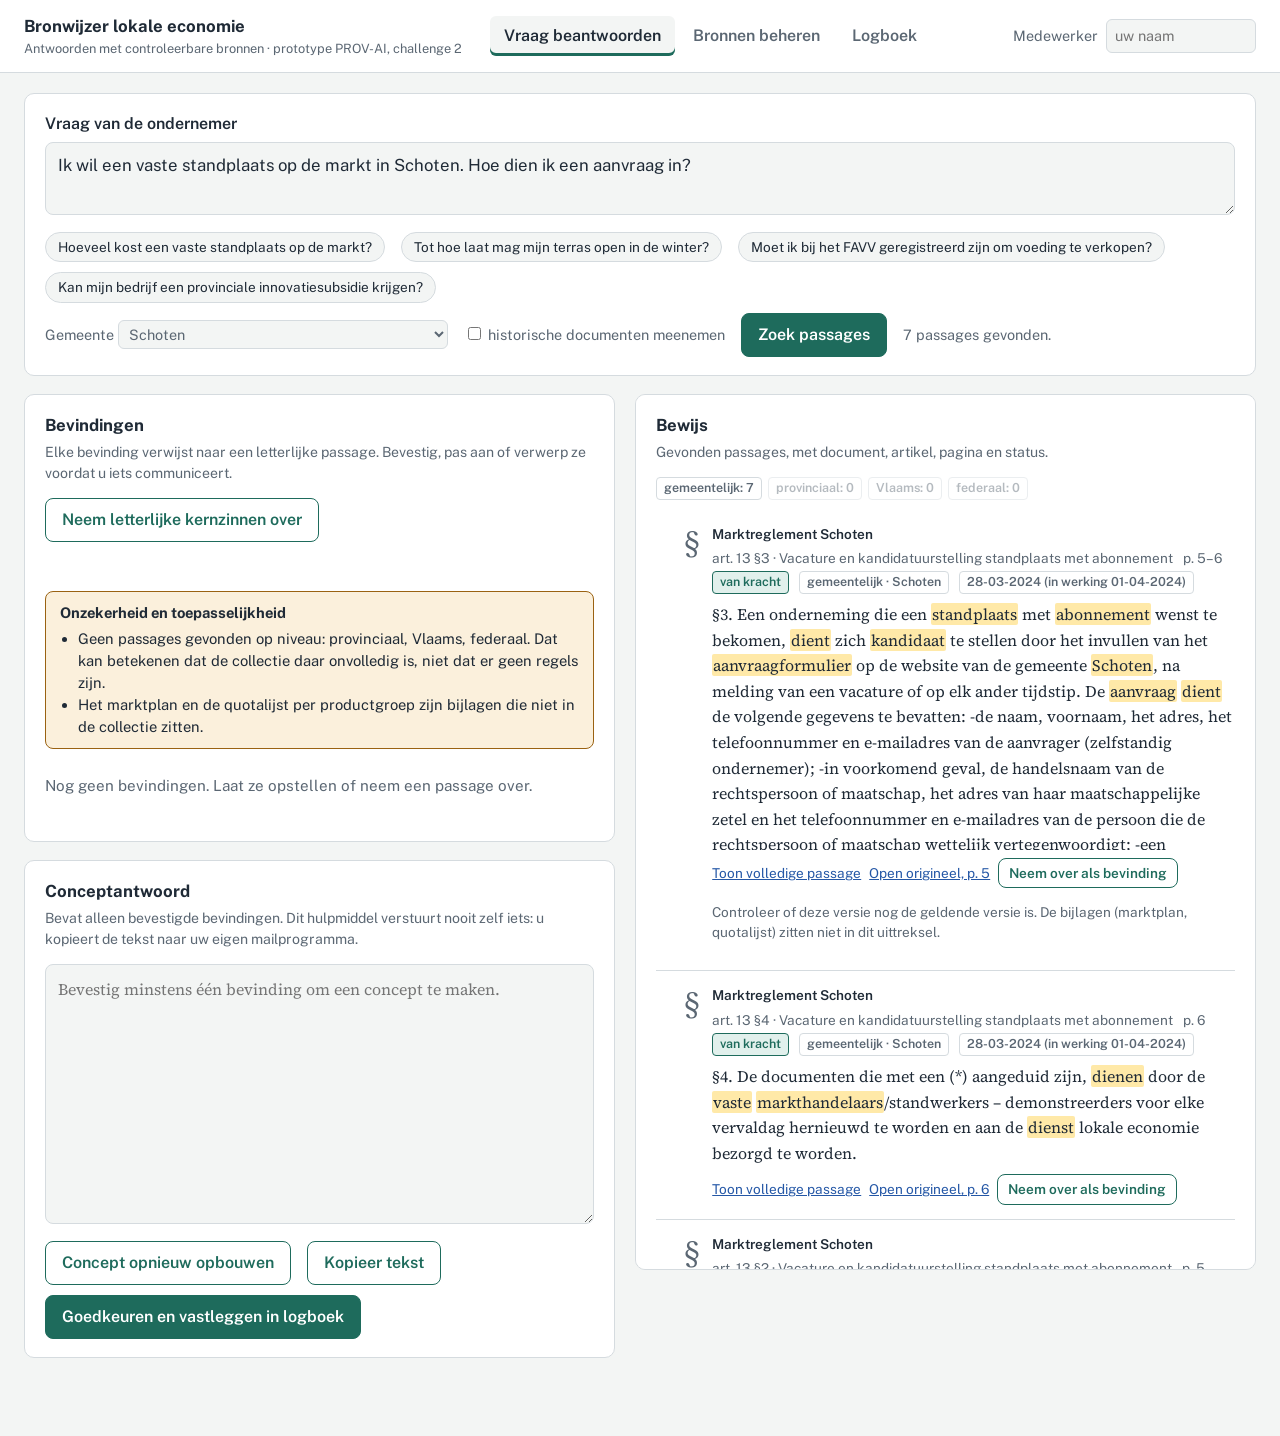
==== bronwijzer/index.html @ 239bad89 "Ch2protov2" ====
<!doctype html>
<html lang="nl">
<head>
<meta charset="utf-8">
<meta name="viewport" content="width=device-width,initial-scale=1">
<title>Bronwijzer lokale economie</title>
<link rel="preconnect" href="https://fonts.googleapis.com">
<link rel="preconnect" href="https://fonts.gstatic.com" crossorigin>
<link href="https://fonts.googleapis.com/css2?family=Public+Sans:wght@400;500;600;700&family=Source+Serif+4:opsz,wght@8..60,400;8..60,600&display=swap" rel="stylesheet">
<link rel="stylesheet" href="style.css">
</head>
<body>
<header class="top">
  <div class="brand">Bronwijzer lokale economie<small>Antwoorden met controleerbare bronnen · prototype PROV-AI, challenge 2</small></div>
  <nav class="tabs" role="tablist">
    <button role="tab" aria-selected="true" data-view="v-ask">Vraag beantwoorden</button>
    <button role="tab" aria-selected="false" data-view="v-src">Bronnen beheren</button>
    <button role="tab" aria-selected="false" data-view="v-log">Logboek</button>
  </nav>
  <div class="who">
    <label for="who">Medewerker</label><input id="who" placeholder="uw naam">
    <button class="btn ghost small" id="openSetup" hidden>Taalmodel</button>
  </div>
</header>

<dialog id="setup" aria-labelledby="setupTitle">
  <form method="dialog" id="setupForm">
    <h2 id="setupTitle">Taalmodel instellen</h2>
    <p class="sub">Bronwijzer gebruikt de OpenAI API om bevindingen te formuleren uit de passages die het zelf terugvindt. Zonder sleutel werkt alles behalve die ene knop.</p>

    <div id="stepKey">
      <label for="apiKey">API-sleutel</label>
      <input id="apiKey" type="password" autocomplete="off" spellcheck="false" placeholder="sk-…">
      <p class="note">De sleutel blijft op deze computer, in <code>settings.json</code> naast <code>server.py</code>. Ze wordt nooit naar de browser gestuurd en staat in <code>.gitignore</code>.</p>
      <div class="row">
        <button class="btn" id="saveKey" type="button">Controleer sleutel</button>
        <span class="status" id="setupStatus" aria-live="polite"></span>
      </div>
    </div>

    <div id="stepModel" hidden>
      <label for="modelSel">Model</label>
      <select id="modelSel"></select>
      <p class="note" id="keyNote"></p>
      <div class="row">
        <button class="btn" id="saveModel" type="button">Opslaan en beginnen</button>
        <button class="btn ghost" id="changeKey" type="button">Andere sleutel</button>
        <span class="status" id="modelStatus" aria-live="polite"></span>
      </div>
    </div>

    <div class="row"><button class="btn ghost small" id="closeSetup" value="close">Sluiten</button></div>
  </form>
</dialog>
<main>
<section id="v-ask" class="view">
  <div class="ask">
    <label class="q" for="q">Vraag van de ondernemer</label>
    <textarea id="q">Ik wil een vaste standplaats op de markt in Schoten. Hoe dien ik een aanvraag in?</textarea>
    <div class="row chips" id="examples"></div>
    <div class="row">
      <span class="scope"><label for="muni">Gemeente</label> <select id="muni"></select></span>
      <span class="scope"><label><input type="checkbox" id="inclHist"> historische documenten meenemen</label></span>
      <button class="btn" id="go">Zoek passages</button>
      <span class="status" id="searchStatus" aria-live="polite"></span>
    </div>
  </div>
  <div class="grid">
    <div>
      <div class="panel">
        <h2>Bevindingen</h2>
        <p class="sub">Elke bevinding verwijst naar een letterlijke passage. Bevestig, pas aan of verwerp ze voordat u iets communiceert.</p>
        <div class="row" style="margin-top:0">
          <button class="btn" id="draftAI" hidden>Formuleer bevindingen met het taalmodel</button>
          <button class="btn ghost" id="draftX">Neem letterlijke kernzinnen over</button>
          <button class="btn ghost small" id="stopAI" hidden>Stop</button>
        </div>
        <p class="status" id="aiStatus" aria-live="polite"></p>
        <div id="uncert"></div>
        <div id="findings"><p class="empty">Zoek eerst passages. Daarna kunt u bevindingen laten opstellen of zelf passages als bevinding overnemen.</p></div>
      </div>
      <div class="panel draft">
        <h2>Conceptantwoord</h2>
        <p class="sub">Bevat alleen bevestigde bevindingen. Dit hulpmiddel verstuurt nooit zelf iets: u kopieert de tekst naar uw eigen mailprogramma.</p>
        <textarea id="draft" placeholder="Bevestig minstens één bevinding om een concept te maken."></textarea>
        <div class="row">
          <button class="btn ghost" id="rebuild">Concept opnieuw opbouwen</button>
          <button class="btn ghost" id="copy">Kopieer tekst</button>
          <button class="btn" id="saveLog">Goedkeuren en vastleggen in logboek</button>
          <span class="status" id="saveStatus" aria-live="polite"></span>
        </div>
      </div>
    </div>
    <aside class="panel evidence" aria-label="Bewijs">
      <h2>Bewijs</h2>
      <p class="sub" id="evSub">Gevonden passages, met document, artikel, pagina en status.</p>
      <div id="levels" class="levels"></div>
      <div id="evidence"><p class="empty">Nog geen zoekopdracht.</p></div>
    </aside>
  </div>
</section>

<section id="v-src" class="view" hidden>
  <div class="panel">
    <h2>Documentcollectie</h2>
    <p class="sub">Pas status, datum of link aan, of zet een bron uit. Wijzigingen gelden meteen voor nieuwe zoekopdrachten en worden in het logboek bewaard.</p>
    <p class="status" id="storeStatus"></p>
    <div class="tablewrap"><table id="srcTable"></table></div>
  </div>
  <div class="panel big">
    <h2>Bron toevoegen</h2>
    <p class="sub">Plak de tekst van een reglement of richtlijn. Artikels en paragrafen (§) worden automatisch herkend. Controleer daarna de passages via een zoekopdracht.</p>
    <div class="form2">
      <label>Titel<input id="nTitle"></label>
      <label>Uitgever<input id="nAuth"></label>
      <label>Niveau<select id="nLevel"><option>gemeentelijk</option><option>provinciaal</option><option>Vlaams</option><option>federaal</option></select></label>
      <label>Gemeente (leeg = algemeen)<input id="nMuni"></label>
      <label>Soort<select id="nType"><option value="regelgeving">regelgeving</option><option value="richtlijn">richtlijn</option><option value="eerder antwoord">eerder antwoord</option></select></label>
      <label>Status<select id="nStatus"><option>van kracht</option><option>richtlijn</option><option>ongedateerd</option><option>historisch</option></select></label>
      <label>Datum / versie<input id="nDate"></label>
      <label>Link naar origineel<input id="nUrl" placeholder="https://"></label>
    </div>
    <textarea id="nText" placeholder="Artikel 1 – …"></textarea>
    <div class="row"><button class="btn" id="addSrc">Bron toevoegen</button><span class="status" id="addStatus" aria-live="polite"></span></div>
  </div>
</section>

<section id="v-log" class="view log" hidden>
  <div class="panel">
    <h2>Goedgekeurde antwoorden</h2>
    <p class="sub">Per antwoord: vraag, gebruikte passages met documentversie, beoordeling en tekst.</p>
    <div id="answers"><p class="empty">Nog niets vastgelegd.</p></div>
  </div>
  <div class="panel">
    <h2>Wijzigingen aan bronnen</h2>
    <div id="srclog"><p class="empty">Nog geen wijzigingen.</p></div>
  </div>
</section>
</main>
<!-- Met server.py draait de tool op http://localhost:8000 en is het taalmodel bereikbaar.
     Rechtstreeks openen via file:// werkt ook, maar dan zonder taalmodel. -->
<script>window.API = location.protocol.startsWith("http") ? "/api" : "";</script>
<script src="corpus.js"></script>
<script src="app.js"></script>
</body>
</html>
---- bronwijzer/style.css ----
:root{
  --paper:#F3F5F4; --sheet:#FFFFFF; --ink:#1F2A36; --muted:#5B6773; --line:#D5DBDF;
  --teal:#1E6B5C; --teal-soft:#E1F0EC; --amber:#9A6212; --amber-soft:#FBF0DC;
  --red:#A23B3B; --red-soft:#F8E4E2; --link:#2457A6; --mark:#FFE9A8; --quote:#C9F0DD;
  --sans:"Public Sans",system-ui,-apple-system,"Segoe UI",Arial,sans-serif;
  --serif:"Source Serif 4",Georgia,"Times New Roman",serif;
}
@media (prefers-color-scheme:dark){:root:not([data-theme="light"]){
  --paper:#141A20; --sheet:#1C242C; --ink:#E4E9ED; --muted:#9AA6B1; --line:#33404B;
  --teal:#5CC2A8; --teal-soft:#16332D; --amber:#E3B062; --amber-soft:#3A2D16;
  --red:#E88A84; --red-soft:#3B1F1E; --link:#8FB5F0; --mark:#5A4A16; --quote:#1D4A38;}}
:root[data-theme="dark"]{
  --paper:#141A20; --sheet:#1C242C; --ink:#E4E9ED; --muted:#9AA6B1; --line:#33404B;
  --teal:#5CC2A8; --teal-soft:#16332D; --amber:#E3B062; --amber-soft:#3A2D16;
  --red:#E88A84; --red-soft:#3B1F1E; --link:#8FB5F0; --mark:#5A4A16; --quote:#1D4A38;}
*{box-sizing:border-box}
body{margin:0;background:var(--paper);color:var(--ink);font:16px/1.5 var(--sans)}
a{color:var(--link)}
button,input,select,textarea{font:inherit;color:inherit}
:focus-visible{outline:3px solid var(--link);outline-offset:2px}
header.top{display:flex;flex-wrap:wrap;align-items:center;gap:12px 28px;padding:14px 24px;border-bottom:1px solid var(--line);background:var(--sheet)}
.brand{font-weight:700;font-size:1.05rem}
.brand small{display:block;font-weight:400;color:var(--muted);font-size:.8rem}
nav.tabs{display:flex;gap:4px}
nav.tabs button{background:none;border:0;padding:8px 14px;border-radius:6px;cursor:pointer;color:var(--muted);font-weight:600}
nav.tabs button[aria-selected="true"]{background:var(--paper);color:var(--ink);box-shadow:inset 0 -3px 0 var(--teal)}
.who{margin-left:auto;display:flex;align-items:center;gap:8px;font-size:.9rem;color:var(--muted)}
.who input{width:150px;padding:5px 8px;border:1px solid var(--line);border-radius:6px;background:var(--paper)}
main{max-width:1320px;margin:0 auto;padding:20px 24px 60px}
.view[hidden]{display:none}
.ask{background:var(--sheet);border:1px solid var(--line);border-radius:10px;padding:18px 20px;margin-bottom:18px}
.ask label.q{display:block;font-weight:600;margin-bottom:6px}
.ask textarea{width:100%;min-height:64px;padding:10px 12px;border:1px solid var(--line);border-radius:8px;background:var(--paper);resize:vertical;font-size:1.05rem}
.row{display:flex;flex-wrap:wrap;align-items:center;gap:10px 16px;margin-top:10px}
.chips button{border:1px solid var(--line);background:var(--paper);border-radius:999px;padding:4px 12px;font-size:.85rem;cursor:pointer}
.scope{font-size:.9rem;color:var(--muted)}
.scope{max-width:100%}.scope select{max-width:100%;padding:4px 6px;border:1px solid var(--line);border-radius:6px;background:var(--paper)}
.btn{border:1px solid var(--teal);background:var(--teal);color:#fff;border-radius:8px;padding:9px 16px;font-weight:600;cursor:pointer}
:root[data-theme="dark"] .btn{color:#0d1a16}
@media (prefers-color-scheme:dark){:root:not([data-theme="light"]) .btn{color:#0d1a16}}
.btn.ghost{background:transparent;color:var(--teal)}
.btn.small{padding:4px 10px;font-size:.85rem;font-weight:600}
.btn:disabled{opacity:.5;cursor:not-allowed}
.grid{display:grid;grid-template-columns:minmax(0,1fr) minmax(0,1.05fr);gap:20px;align-items:start}
@media (max-width:900px){.grid{grid-template-columns:1fr}}
.panel{background:var(--sheet);border:1px solid var(--line);border-radius:10px;padding:18px 20px;margin-bottom:18px}
.panel h2{font-size:1.05rem;margin:0 0 4px}
.panel .sub{color:var(--muted);font-size:.88rem;margin:0 0 14px}
.evidence{position:sticky;top:12px;max-height:calc(100vh - 24px);overflow:auto}
@media (max-width:900px){.evidence{position:static;max-height:none}}
.empty{color:var(--muted);font-size:.95rem;padding:10px 0}
/* passage: the statute excerpt */
.pass{display:grid;grid-template-columns:44px 1fr;gap:0 12px;padding:14px 0;border-top:1px solid var(--line)}
.pass:first-of-type{border-top:0}
.pass .sect{font-family:var(--serif);font-size:2.1rem;line-height:1;color:var(--muted);text-align:right;padding-top:2px}
.pass .meta{font-size:.85rem;color:var(--muted);display:flex;flex-wrap:wrap;gap:4px 10px;align-items:center}
.pass .meta b{color:var(--ink);font-weight:600}
.pass blockquote{margin:8px 0 8px;font-family:var(--serif);font-size:1rem;line-height:1.6;white-space:pre-line;max-height:15.5em;overflow:hidden;position:relative}
.pass blockquote.open{max-height:none}
.pass .acts{display:flex;flex-wrap:wrap;gap:8px;align-items:center;font-size:.85rem}
.pass.focus{background:linear-gradient(90deg,var(--teal-soft),transparent 70%);border-radius:6px}
mark{background:var(--mark);color:inherit;border-radius:2px;padding:0 1px}
mark.q{background:var(--quote);box-shadow:0 0 0 1px var(--teal)}
.tag{display:inline-block;border-radius:4px;padding:1px 7px;font-size:.78rem;font-weight:600;border:1px solid}
.tag.ok{color:var(--teal);border-color:var(--teal);background:var(--teal-soft)}
.tag.warn{color:var(--amber);border-color:var(--amber);background:var(--amber-soft)}
.tag.bad{color:var(--red);border-color:var(--red);background:var(--red-soft)}
.tag.plain{color:var(--muted);border-color:var(--line)}
.linkish{background:none;border:0;padding:0;color:var(--link);text-decoration:underline;cursor:pointer;font-size:.85rem}
/* findings */
.find{border:1px solid var(--line);border-left:4px solid var(--line);border-radius:8px;padding:12px 14px;margin:10px 0}
.find.st-ok{border-left-color:var(--teal)}
.find.st-no{border-left-color:var(--red);opacity:.65}
.find.st-edit{border-left-color:var(--amber)}
.find p{margin:0 0 6px}
.find .cites{font-size:.85rem;color:var(--muted)}
.find textarea{width:100%;min-height:70px;padding:8px;border:1px solid var(--line);border-radius:6px;background:var(--paper)}
.find .acts{display:flex;flex-wrap:wrap;gap:8px;margin-top:8px}
.warnbox{border-radius:8px;padding:10px 14px;margin:8px 0;font-size:.92rem;background:var(--amber-soft);border:1px solid var(--amber)}
.warnbox.bad{background:var(--red-soft);border-color:var(--red)}
.warnbox ul{margin:4px 0 0;padding-left:18px}
.draft textarea{width:100%;min-height:260px;padding:12px;border:1px solid var(--line);border-radius:8px;background:var(--paper);font-family:var(--serif);font-size:1rem;line-height:1.55}
.note{font-size:.85rem;color:var(--muted)}
.status{font-size:.9rem;color:var(--muted);min-height:1.4em}
/* tables */
.tablewrap{overflow-x:auto}
table{border-collapse:collapse;width:100%;font-size:.9rem}
th,td{text-align:left;padding:8px 10px;border-bottom:1px solid var(--line);vertical-align:top}
th{color:var(--muted);font-weight:600}
td input,td select,td textarea{width:100%;padding:4px 6px;border:1px solid var(--line);border-radius:5px;background:var(--paper);font-size:.88rem}
td textarea{min-height:48px}
.form2{display:grid;grid-template-columns:repeat(auto-fit,minmax(200px,1fr));gap:10px}
.form2 label{font-size:.85rem;color:var(--muted);display:flex;flex-direction:column;gap:3px}
.form2 input,.form2 select{padding:6px 8px;border:1px solid var(--line);border-radius:6px;background:var(--paper)}
.big textarea{width:100%;min-height:140px;padding:8px;border:1px solid var(--line);border-radius:6px;background:var(--paper);margin-top:8px}
.log details{border-top:1px solid var(--line);padding:10px 0}
.log summary{cursor:pointer;font-weight:600}
.log pre{white-space:pre-wrap;font-family:var(--serif);background:var(--paper);padding:10px;border-radius:6px}
.levels{display:flex;flex-wrap:wrap;gap:6px;margin:4px 0 10px}

/* instellen van het taalmodel */
dialog#setup{border:1px solid var(--line);border-radius:12px;background:var(--sheet);color:var(--ink);
  padding:22px 24px;max-width:520px;width:calc(100% - 32px);box-shadow:0 18px 50px rgba(0,0,0,.22)}
dialog#setup::backdrop{background:rgba(20,26,32,.55)}
dialog#setup h2{font-size:1.15rem;margin:0 0 6px}
dialog#setup .sub{color:var(--muted);font-size:.88rem;margin:0 0 18px}
dialog#setup label{display:block;font-weight:600;margin-bottom:6px}
dialog#setup input,dialog#setup select{width:100%;padding:9px 11px;border:1px solid var(--line);
  border-radius:8px;background:var(--paper)}
dialog#setup .note{margin:8px 0 0}
dialog#setup code{background:var(--paper);border:1px solid var(--line);border-radius:4px;padding:0 4px;font-size:.85em}
dialog#setup .row:last-child{margin-top:18px;border-top:1px solid var(--line);padding-top:12px}
.who #openSetup{max-width:180px;overflow:hidden;text-overflow:ellipsis;white-space:nowrap}

@media (prefers-reduced-motion:reduce){*{transition:none!important;animation:none!important}}
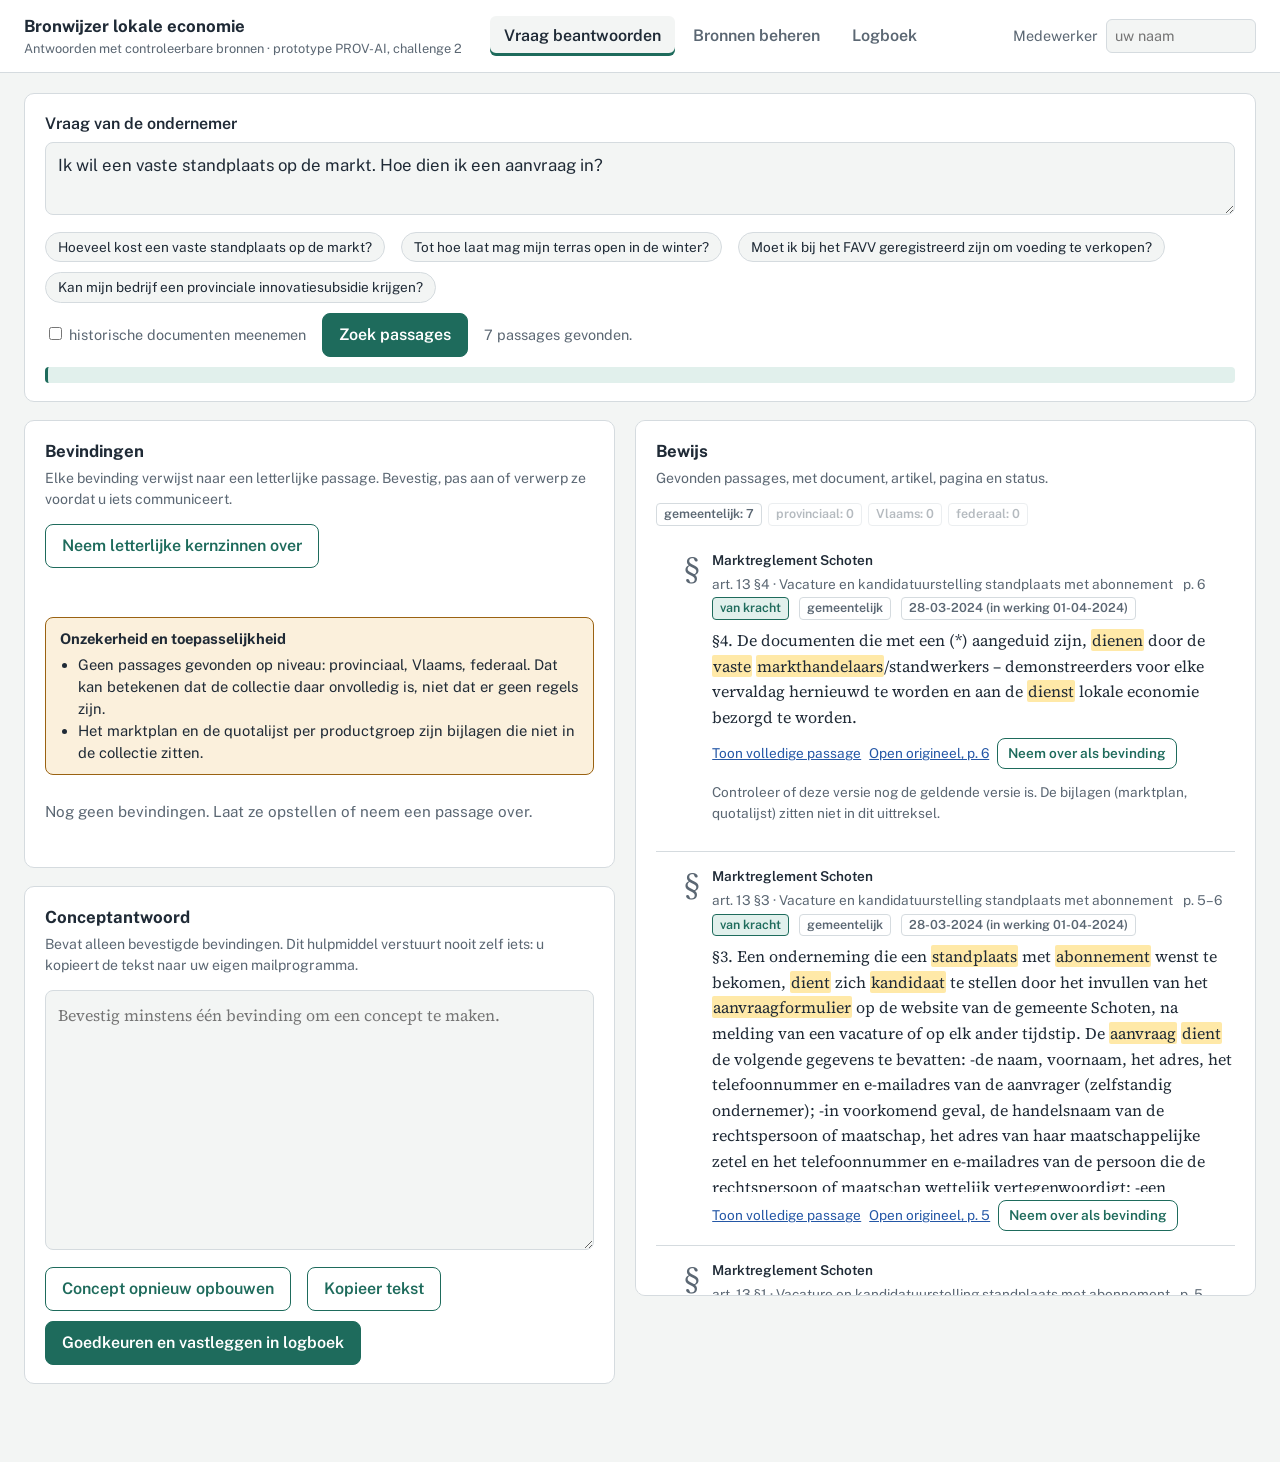
==== commit ce91c8a5: "Add lookup by model, remove region selection" ====
--- a/bronwijzer/index.html
+++ b/bronwijzer/index.html
@@ -56,14 +56,14 @@
 <section id="v-ask" class="view">
   <div class="ask">
     <label class="q" for="q">Vraag van de ondernemer</label>
-    <textarea id="q">Ik wil een vaste standplaats op de markt in Schoten. Hoe dien ik een aanvraag in?</textarea>
+    <textarea id="q">Ik wil een vaste standplaats op de markt. Hoe dien ik een aanvraag in?</textarea>
     <div class="row chips" id="examples"></div>
     <div class="row">
-      <span class="scope"><label for="muni">Gemeente</label> <select id="muni"></select></span>
       <span class="scope"><label><input type="checkbox" id="inclHist"> historische documenten meenemen</label></span>
       <button class="btn" id="go">Zoek passages</button>
       <span class="status" id="searchStatus" aria-live="polite"></span>
     </div>
+    <div id="searchPlan" class="search-plan" hidden aria-live="polite"></div>
   </div>
   <div class="grid">
     <div>
@@ -114,7 +114,6 @@
       <label>Titel<input id="nTitle"></label>
       <label>Uitgever<input id="nAuth"></label>
       <label>Niveau<select id="nLevel"><option>gemeentelijk</option><option>provinciaal</option><option>Vlaams</option><option>federaal</option></select></label>
-      <label>Gemeente (leeg = algemeen)<input id="nMuni"></label>
       <label>Soort<select id="nType"><option value="regelgeving">regelgeving</option><option value="richtlijn">richtlijn</option><option value="eerder antwoord">eerder antwoord</option></select></label>
       <label>Status<select id="nStatus"><option>van kracht</option><option>richtlijn</option><option>ongedateerd</option><option>historisch</option></select></label>
       <label>Datum / versie<input id="nDate"></label>
--- a/bronwijzer/style.css
+++ b/bronwijzer/style.css
@@ -82,6 +82,11 @@
 .draft textarea{width:100%;min-height:260px;padding:12px;border:1px solid var(--line);border-radius:8px;background:var(--paper);font-family:var(--serif);font-size:1rem;line-height:1.55}
 .note{font-size:.85rem;color:var(--muted)}
 .status{font-size:.9rem;color:var(--muted);min-height:1.4em}
+.search-plan{display:flex;flex-wrap:wrap;align-items:center;gap:6px 10px;margin-top:10px;padding:8px 10px;
+  border-left:3px solid var(--teal);background:var(--teal-soft);border-radius:4px;font-size:.86rem}
+.search-plan span{color:var(--muted)}
+.search-plan .search-terms{display:flex;flex-wrap:wrap;gap:5px}
+.search-plan code{color:var(--ink);background:var(--paper);border:1px solid var(--line);border-radius:4px;padding:1px 5px}
 /* tables */
 .tablewrap{overflow-x:auto}
 table{border-collapse:collapse;width:100%;font-size:.9rem}
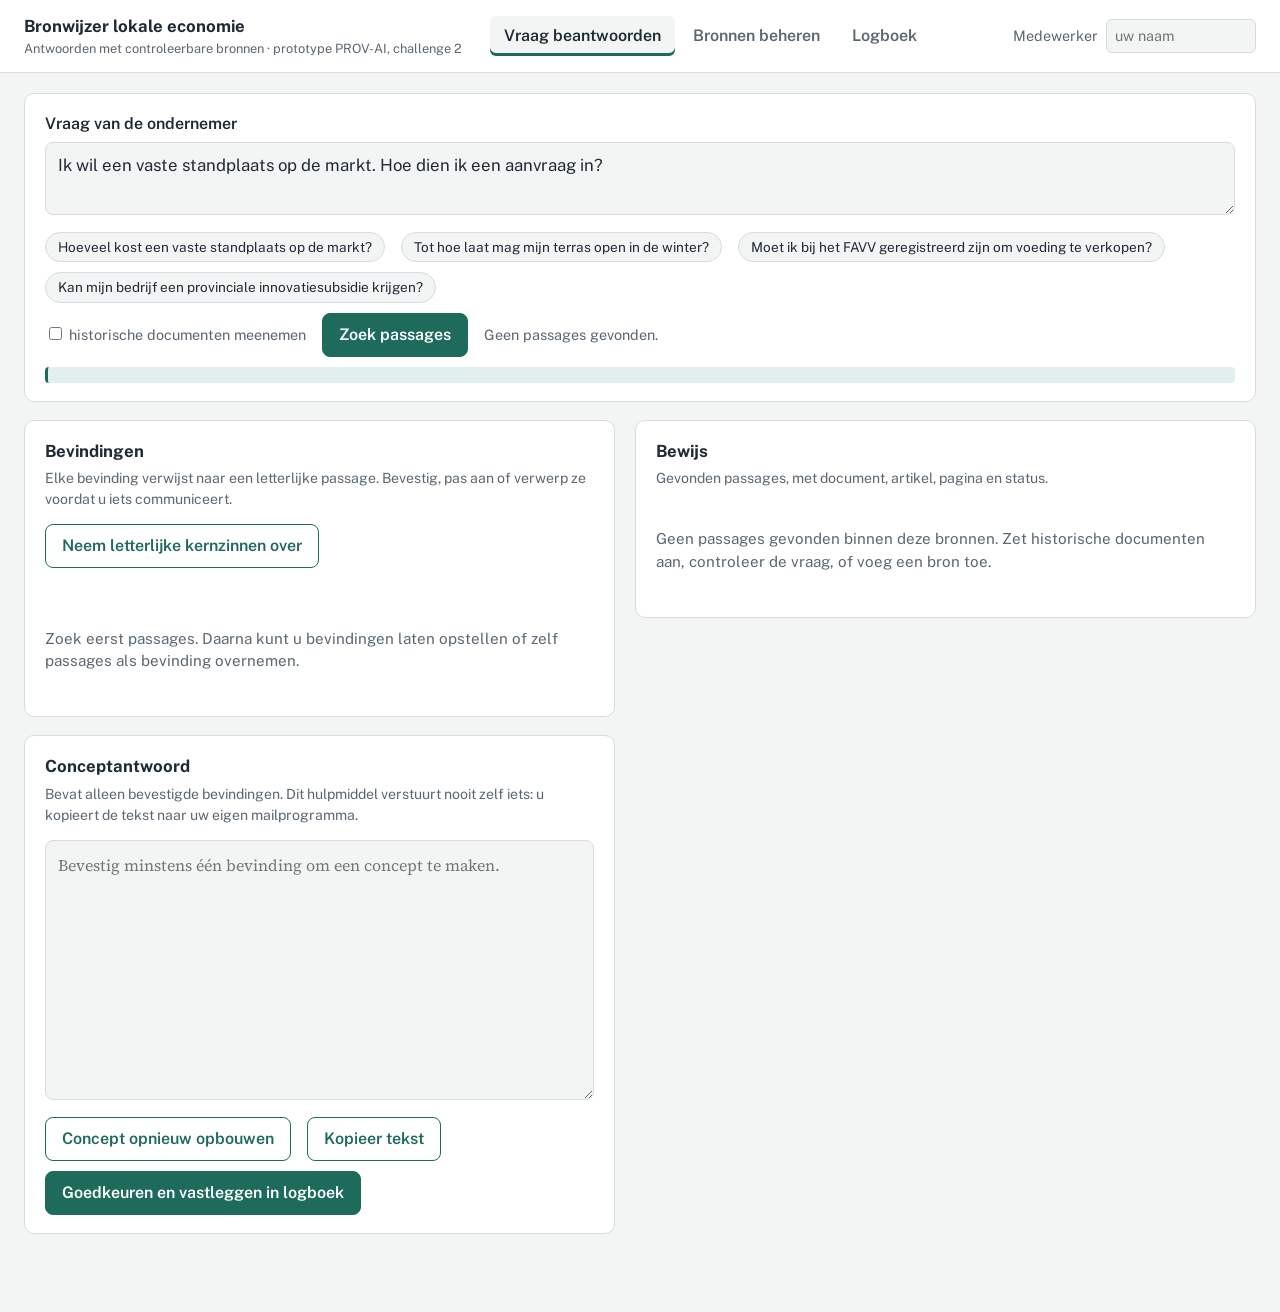
==== commit 3c71ee2c: "Add source upload" ====
--- a/bronwijzer/index.html
+++ b/bronwijzer/index.html
@@ -108,8 +108,14 @@
     <div class="tablewrap"><table id="srcTable"></table></div>
   </div>
   <div class="panel big">
-    <h2>Bron toevoegen</h2>
-    <p class="sub">Plak de tekst van een reglement of richtlijn. Artikels en paragrafen (§) worden automatisch herkend. Controleer daarna de passages via een zoekopdracht.</p>
+    <h2>PDF's uploaden</h2>
+    <p class="sub">Kies één of meer doorzoekbare PDF's. Bronwijzer bewaart de originele bestanden en indexeert hun tekst op de server. Nieuwe bronnen zijn altijd “te beoordelen”: controleer daarna status, datum en notitie in de tabel hierboven.</p>
+    <label class="upload" for="pdfFiles">PDF-bestanden<input id="pdfFiles" type="file" accept="application/pdf,.pdf" multiple></label>
+    <div class="row"><button class="btn" id="uploadSrc" type="button">Geselecteerde PDF's uploaden</button><span class="status" id="uploadStatus" aria-live="polite"></span></div>
+  </div>
+  <div class="panel big">
+    <h2>Tekstbron toevoegen</h2>
+    <p class="sub">Voor uitzonderingen kunt u ook platte tekst invoeren. Artikels en paragrafen (§) worden automatisch herkend.</p>
     <div class="form2">
       <label>Titel<input id="nTitle"></label>
       <label>Uitgever<input id="nAuth"></label>
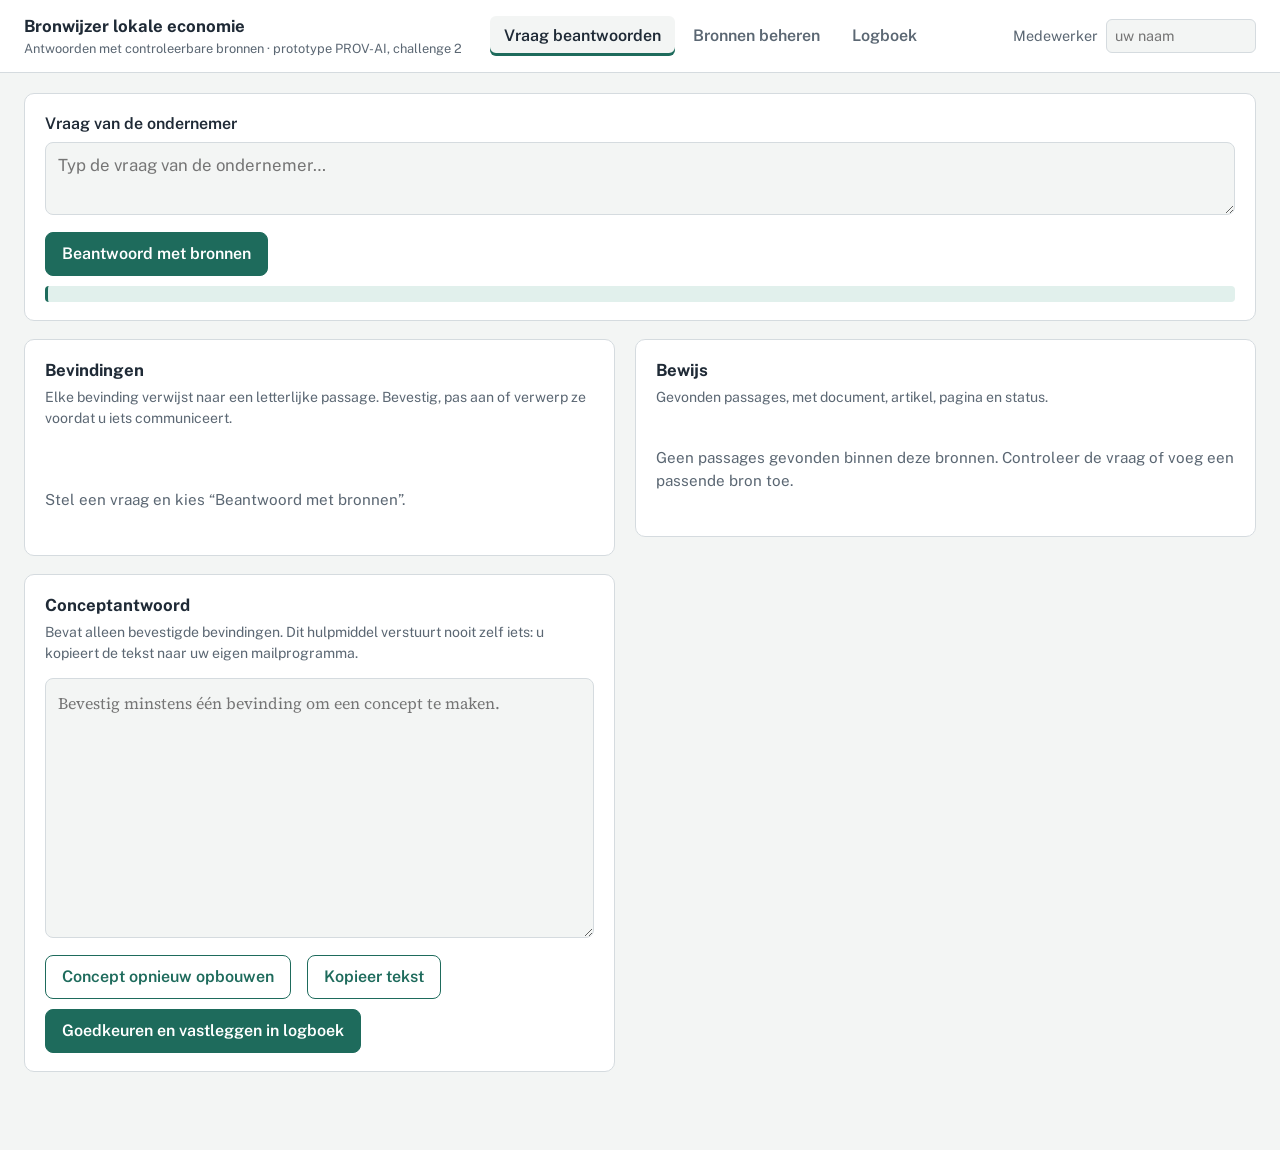
==== commit 79c01414: "Streamlined user process" ====
--- a/bronwijzer/index.html
+++ b/bronwijzer/index.html
@@ -56,11 +56,9 @@
 <section id="v-ask" class="view">
   <div class="ask">
     <label class="q" for="q">Vraag van de ondernemer</label>
-    <textarea id="q">Ik wil een vaste standplaats op de markt. Hoe dien ik een aanvraag in?</textarea>
-    <div class="row chips" id="examples"></div>
+    <textarea id="q" placeholder="Typ de vraag van de ondernemer…"></textarea>
     <div class="row">
-      <span class="scope"><label><input type="checkbox" id="inclHist"> historische documenten meenemen</label></span>
-      <button class="btn" id="go">Zoek passages</button>
+      <button class="btn" id="go">Beantwoord met bronnen</button>
       <span class="status" id="searchStatus" aria-live="polite"></span>
     </div>
     <div id="searchPlan" class="search-plan" hidden aria-live="polite"></div>
@@ -70,14 +68,9 @@
       <div class="panel">
         <h2>Bevindingen</h2>
         <p class="sub">Elke bevinding verwijst naar een letterlijke passage. Bevestig, pas aan of verwerp ze voordat u iets communiceert.</p>
-        <div class="row" style="margin-top:0">
-          <button class="btn" id="draftAI" hidden>Formuleer bevindingen met het taalmodel</button>
-          <button class="btn ghost" id="draftX">Neem letterlijke kernzinnen over</button>
-          <button class="btn ghost small" id="stopAI" hidden>Stop</button>
-        </div>
         <p class="status" id="aiStatus" aria-live="polite"></p>
         <div id="uncert"></div>
-        <div id="findings"><p class="empty">Zoek eerst passages. Daarna kunt u bevindingen laten opstellen of zelf passages als bevinding overnemen.</p></div>
+        <div id="findings"><p class="empty">Stel een vraag en kies “Beantwoord met bronnen”.</p></div>
       </div>
       <div class="panel draft">
         <h2>Conceptantwoord</h2>
@@ -109,7 +102,7 @@
   </div>
   <div class="panel big">
     <h2>PDF's uploaden</h2>
-    <p class="sub">Kies één of meer doorzoekbare PDF's. Bronwijzer bewaart de originele bestanden en indexeert hun tekst op de server. Nieuwe bronnen zijn altijd “te beoordelen”: controleer daarna status, datum en notitie in de tabel hierboven.</p>
+    <p class="sub">Kies één of meer doorzoekbare PDF's. De dienst uploadt hier officiële bronnen; Bronwijzer bewaart de originele bestanden en indexeert hun tekst op de server.</p>
     <label class="upload" for="pdfFiles">PDF-bestanden<input id="pdfFiles" type="file" accept="application/pdf,.pdf" multiple></label>
     <div class="row"><button class="btn" id="uploadSrc" type="button">Geselecteerde PDF's uploaden</button><span class="status" id="uploadStatus" aria-live="polite"></span></div>
   </div>
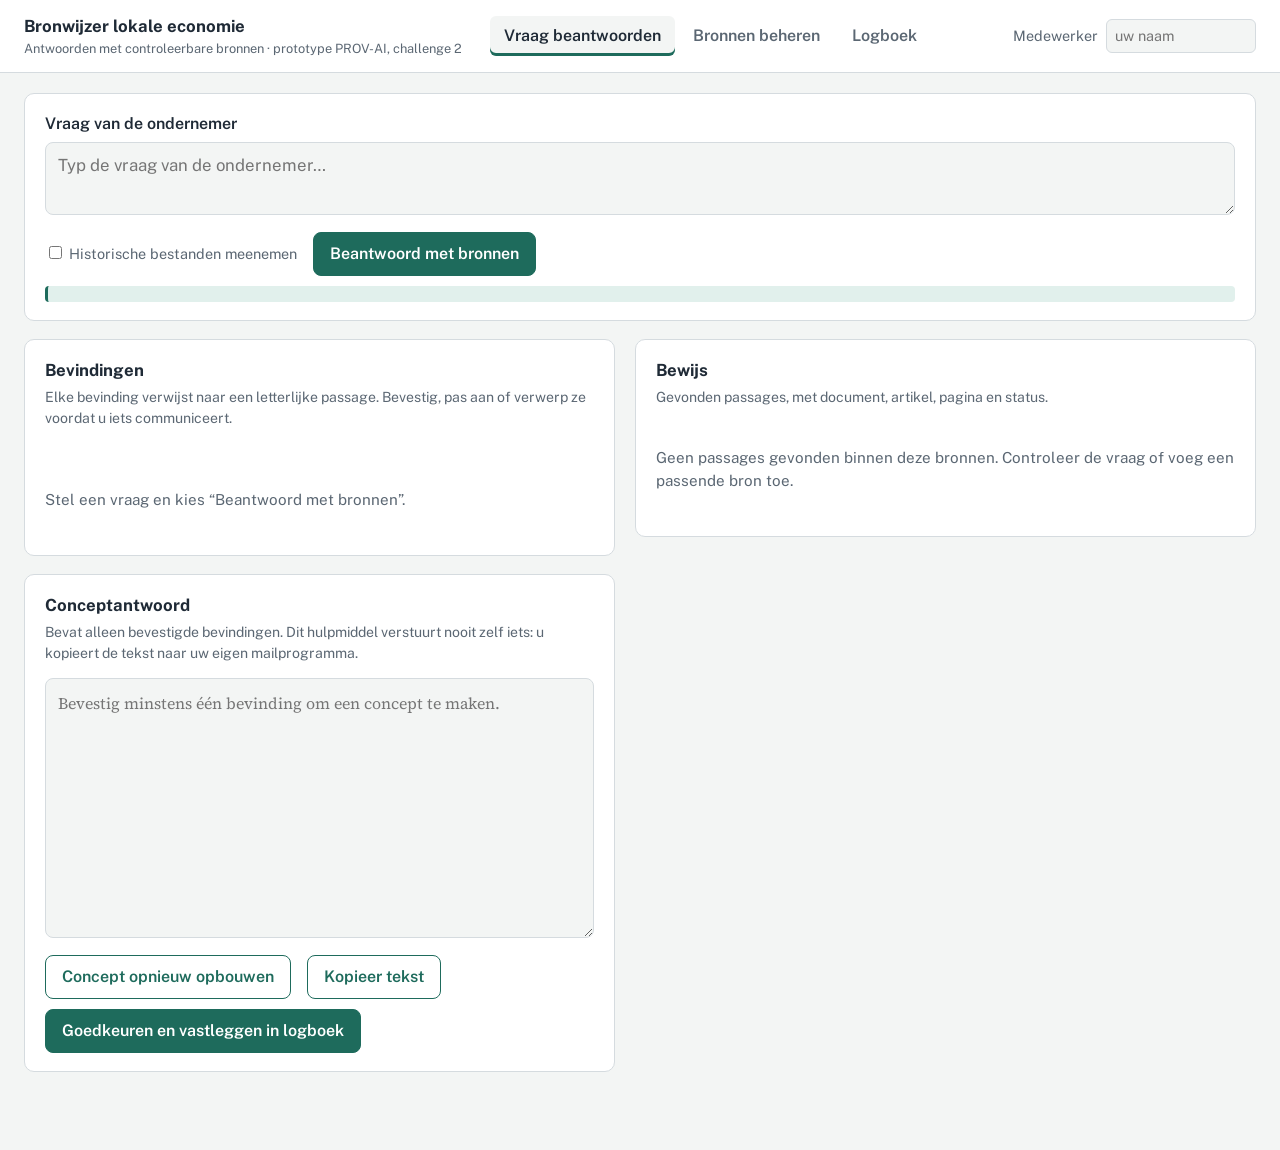
==== commit 1c55d30e: "Add historical file distinction" ====
--- a/bronwijzer/index.html
+++ b/bronwijzer/index.html
@@ -58,6 +58,7 @@
     <label class="q" for="q">Vraag van de ondernemer</label>
     <textarea id="q" placeholder="Typ de vraag van de ondernemer…"></textarea>
     <div class="row">
+      <span class="scope"><label><input type="checkbox" id="inclHist"> Historische bestanden meenemen</label></span>
       <button class="btn" id="go">Beantwoord met bronnen</button>
       <span class="status" id="searchStatus" aria-live="polite"></span>
     </div>
@@ -114,7 +115,7 @@
       <label>Uitgever<input id="nAuth"></label>
       <label>Niveau<select id="nLevel"><option>gemeentelijk</option><option>provinciaal</option><option>Vlaams</option><option>federaal</option></select></label>
       <label>Soort<select id="nType"><option value="regelgeving">regelgeving</option><option value="richtlijn">richtlijn</option><option value="eerder antwoord">eerder antwoord</option></select></label>
-      <label>Status<select id="nStatus"><option>van kracht</option><option>richtlijn</option><option>ongedateerd</option><option>historisch</option></select></label>
+      <label>Status<select id="nStatus"><option>van kracht</option><option>richtlijn</option><option>ongedateerd</option></select></label>
       <label>Datum / versie<input id="nDate"></label>
       <label>Link naar origineel<input id="nUrl" placeholder="https://"></label>
     </div>
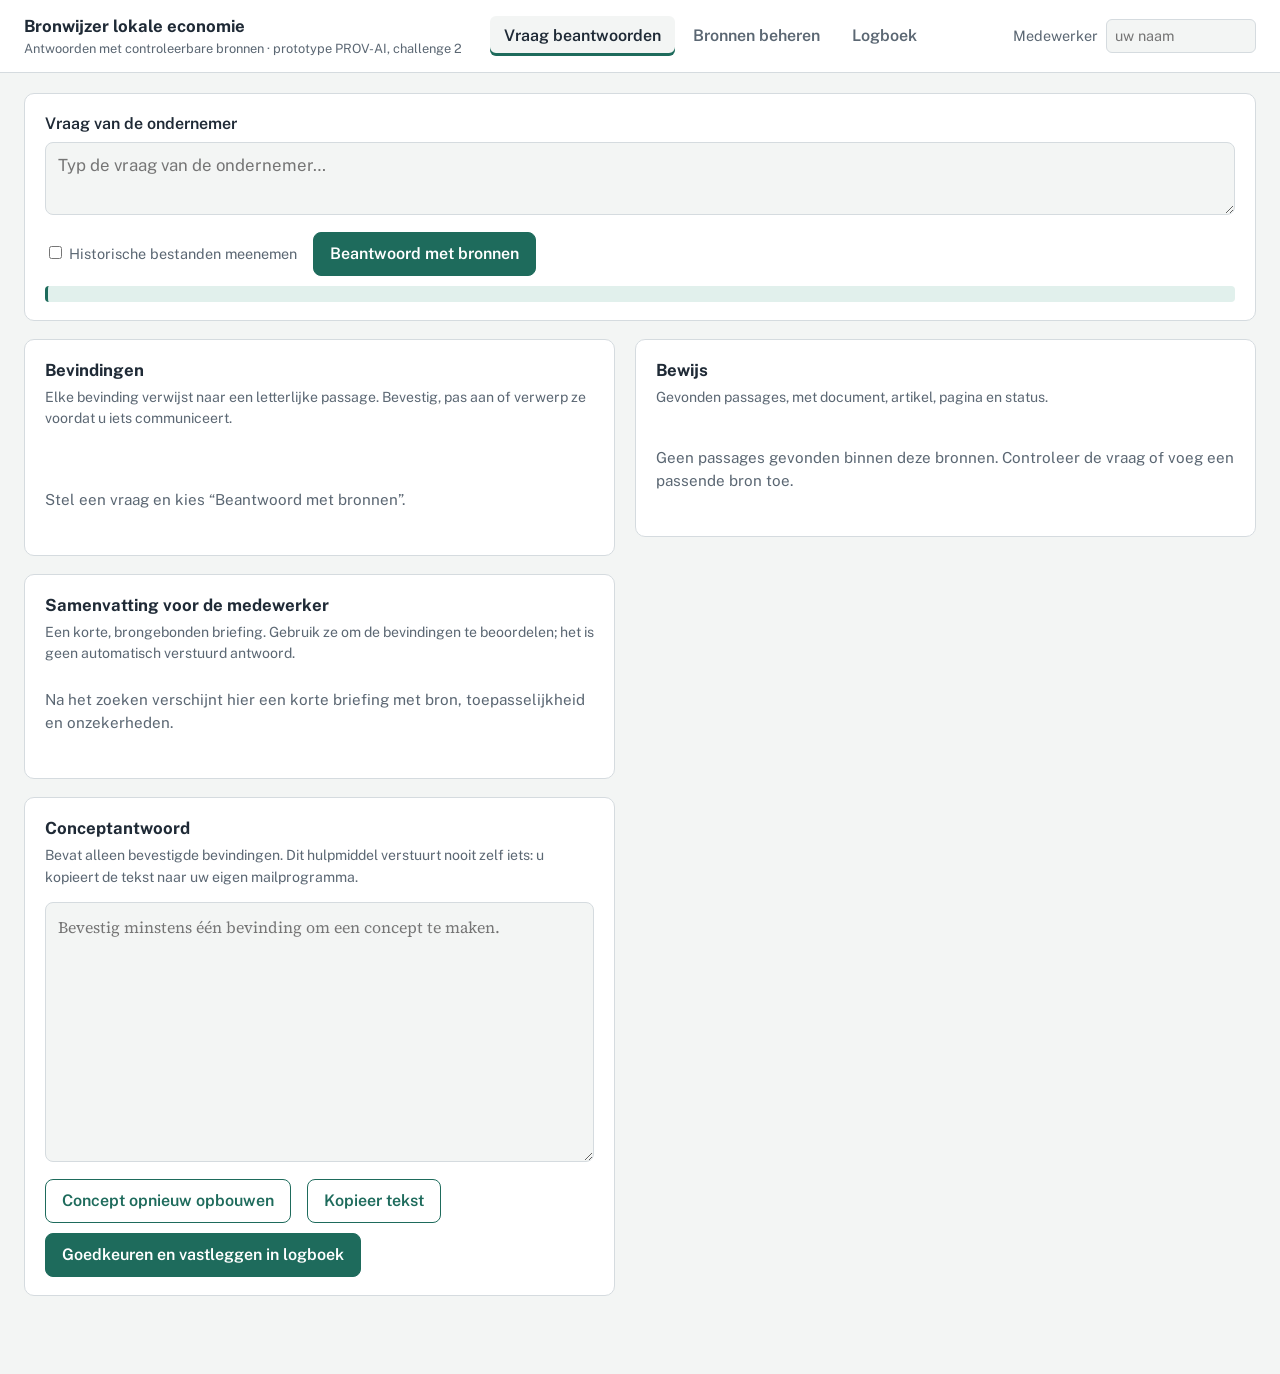
==== commit 144f70c4: "Add email drafting" ====
--- a/bronwijzer/index.html
+++ b/bronwijzer/index.html
@@ -73,6 +73,11 @@
         <div id="uncert"></div>
         <div id="findings"><p class="empty">Stel een vraag en kies “Beantwoord met bronnen”.</p></div>
       </div>
+      <div class="panel briefing">
+        <h2>Samenvatting voor de medewerker</h2>
+        <p class="sub">Een korte, brongebonden briefing. Gebruik ze om de bevindingen te beoordelen; het is geen automatisch verstuurd antwoord.</p>
+        <div id="briefing"><p class="empty">Na het zoeken verschijnt hier een korte briefing met bron, toepasselijkheid en onzekerheden.</p></div>
+      </div>
       <div class="panel draft">
         <h2>Conceptantwoord</h2>
         <p class="sub">Bevat alleen bevestigde bevindingen. Dit hulpmiddel verstuurt nooit zelf iets: u kopieert de tekst naar uw eigen mailprogramma.</p>
--- a/bronwijzer/style.css
+++ b/bronwijzer/style.css
@@ -36,8 +36,8 @@
 .scope{font-size:.9rem;color:var(--muted)}
 .scope{max-width:100%}.scope select{max-width:100%;padding:4px 6px;border:1px solid var(--line);border-radius:6px;background:var(--paper)}
 .btn{border:1px solid var(--teal);background:var(--teal);color:#fff;border-radius:8px;padding:9px 16px;font-weight:600;cursor:pointer}
-:root[data-theme="dark"] .btn{color:#0d1a16}
-@media (prefers-color-scheme:dark){:root:not([data-theme="light"]) .btn{color:#0d1a16}}
+:root[data-theme="dark"] .btn{color:#fff}
+@media (prefers-color-scheme:dark){:root:not([data-theme="light"]) .btn{color:#fff}}
 .btn.ghost{background:transparent;color:var(--teal)}
 .btn.small{padding:4px 10px;font-size:.85rem;font-weight:600}
 .btn:disabled{opacity:.5;cursor:not-allowed}
@@ -76,6 +76,11 @@
 .find .cites{font-size:.85rem;color:var(--muted)}
 .find textarea{width:100%;min-height:70px;padding:8px;border:1px solid var(--line);border-radius:6px;background:var(--paper)}
 .find .acts{display:flex;flex-wrap:wrap;gap:8px;margin-top:8px}
+.briefing-card h3{font-size:.92rem;margin:16px 0 3px;color:var(--muted)}
+.briefing-card h3:first-child{margin-top:0}
+.briefing-card p{margin:0 0 8px}
+.briefing-card blockquote{margin:6px 0;padding:9px 12px;border-left:3px solid var(--teal);background:var(--teal-soft);font-family:var(--serif);white-space:pre-line}
+.briefing-card ul{margin:4px 0 10px;padding-left:20px}
 .warnbox{border-radius:8px;padding:10px 14px;margin:8px 0;font-size:.92rem;background:var(--amber-soft);border:1px solid var(--amber)}
 .warnbox.bad{background:var(--red-soft);border-color:var(--red)}
 .warnbox ul{margin:4px 0 0;padding-left:18px}
